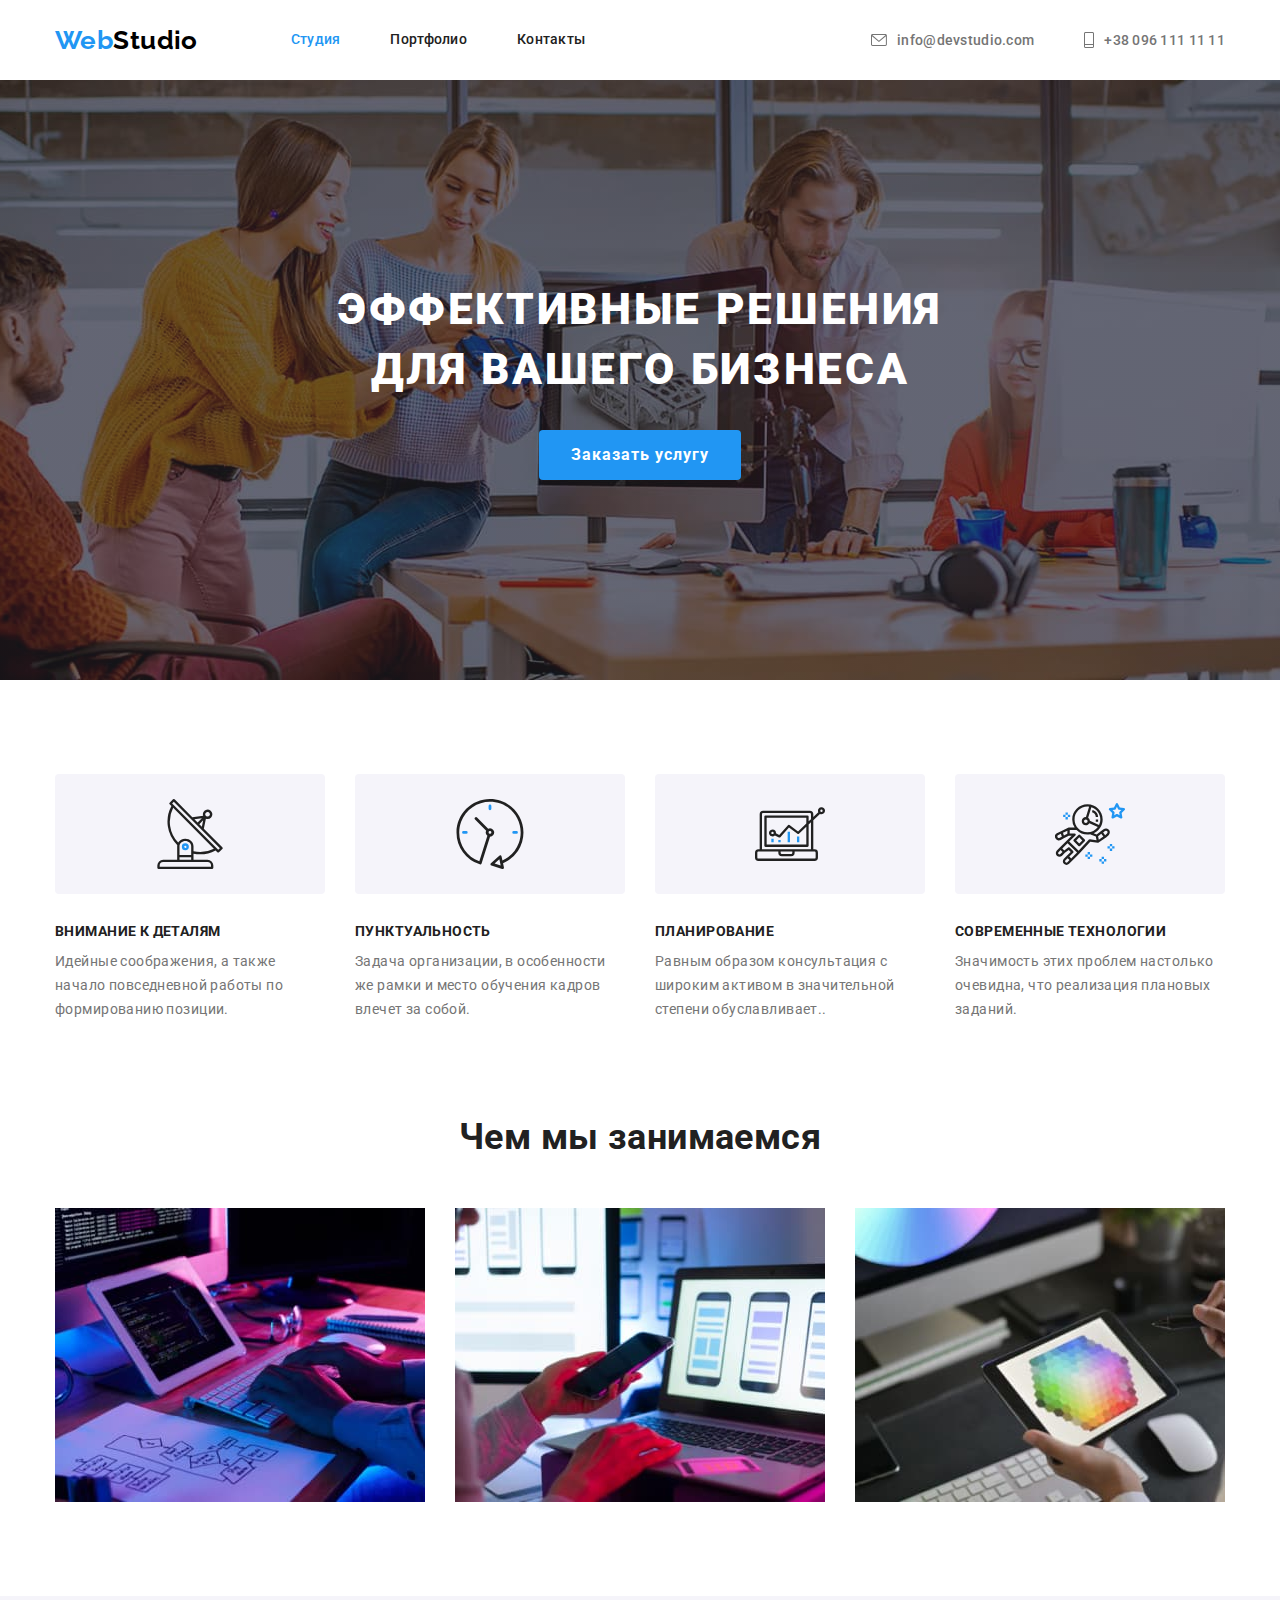
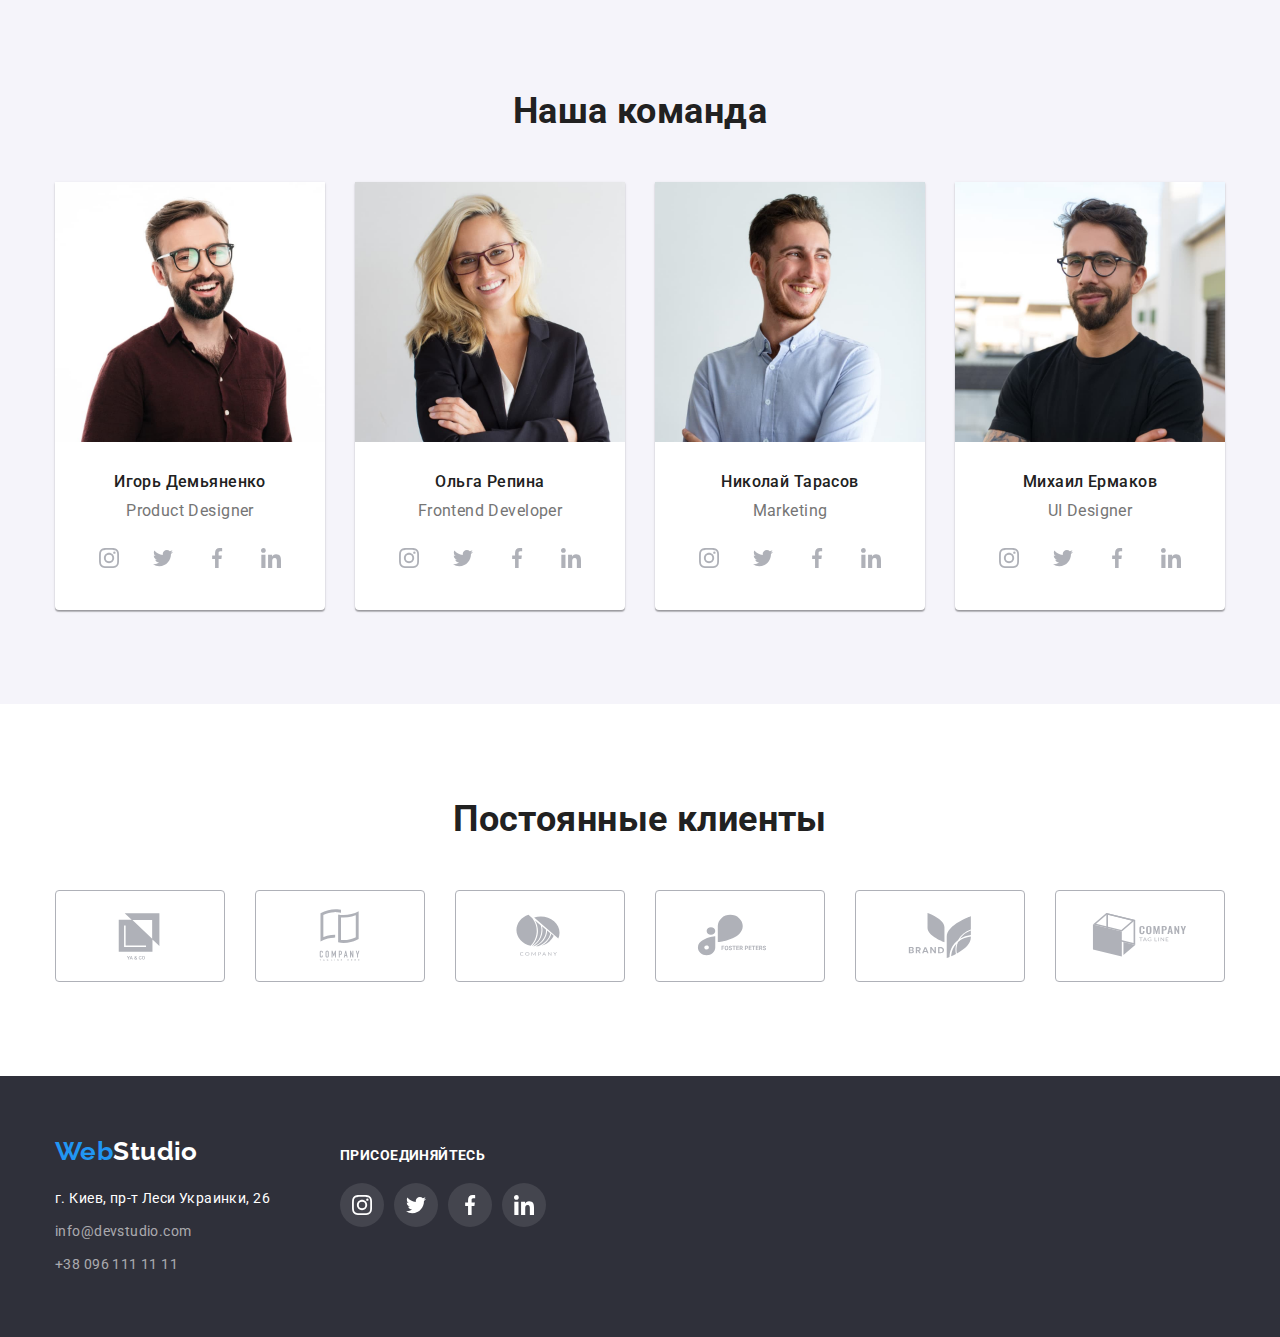
==== index.html @ 2ad51e8a "Initial commit" ====
<!DOCTYPE html>
<html lang="ru">
  <head>
    <meta charset="UTF-8" />
    <meta http-equiv="X-UA-Compatible" content="IE=edge" />
    <meta name="viewport" content="width=device-width, initial-scale=1.0" />
    <link rel="preconnect" href="https://fonts.googleapis.com" />
    <link rel="preconnect" href="https://fonts.gstatic.com" crossorigin />
    <link
      href="https://fonts.googleapis.com/css2?family=Raleway:wght@700&family=Roboto:wght@400;500;700;900&display=swap"
      rel="stylesheet"
    />
    <link
      rel="stylesheet"
      href="https://cdnjs.cloudflare.com/ajax/libs/modern-normalize/1.1.0/modern-normalize.min.css"
    />
    <link rel="stylesheet" href="./css/styles.css" />
    <title>Студия</title>
  </head>

  <!--Зміст сайту Студії-->

  <body>
    <header class="header-section">
      <div class="container header-container">
        <a class="logo link" href="index.html" lang="en"
          >Web<span class="logo-black">Studio</span></a
        >
        <nav class="header-nav">
          <ul class="header-nav-list list">
            <li class="header-nav-item">
              <a class="header-nav-link active link" href="./index.html">Студия</a>
            </li>
            <li class="header-nav-item">
              <a class="header-nav-link link" href="./portfolio.html">Портфолио</a>
            </li>
            <li class="header-nav-item"><a class="header-nav-link link" href="#">Контакты</a></li>
          </ul>
        </nav>

        <!--Контакти студії-->

        <ul class="header-contact-list">
          <li class="header-contact-item">
            <a class="header-contact-link link" href="mailto:info@devstudio.com"
              ><svg class="header-contact-icon" width="16" height="12">
                <use href="./images/icons.svg#icon-mail"></use>
              </svg>
              info@devstudio.com</a
            >
          </li>
          <li class="header-contact-item">
            <a class="header-contact-link link" href="tel:+380961111111"
              ><svg class="header-contact-icon" width="10" height="16">
                <use href="./images/icons.svg#icon-tel"></use></svg
              >+38 096 111 11 11</a
            >
          </li>
        </ul>
      </div>
    </header>

    <!--Основна інформація сайту студії-->

    <main>
      <section class="section hero">
        <div class="container">
          <h1 class="hero-title">Эффективные решения для вашего бизнеса</h1>
          <button class="hero-button" type="button">Заказать услугу</button>
        </div>
      </section>

      <!--Блок інформації про принципи та політику Студії-->

      <section class="section features-section">
        <!--Заголовок для ассистивних технологій-->
        <div class="container">
          <h2 class="sr-only">Наши принципы</h2>
          <ul class="features-list list">
            <li class="features-item">
              <div class="container-features-icon">
                <svg class="features-icon" width="70" height="70">
                  <use href="./images/icons.svg#icon-antenna"></use>
                </svg>
              </div>
              <h3 class="features-title">Внимание к деталям</h3>
              <p class="features-text">
                Идейные соображения, а также начало повседневной работы по формированию позиции.
              </p>
            </li>
            <li class="features-item">
              <div class="container-features-icon">
                <svg class="features-icon" width="70" height="70">
                  <use href="./images/icons.svg#icon-clock"></use>
                </svg>
              </div>
              <h3 class="features-title">Пунктуальность</h3>
              <p class="features-text">
                Задача организации, в особенности же рамки и место обучения кадров влечет за собой.
              </p>
            </li>
            <li class="features-item">
              <div class="container-features-icon">
                <svg class="features-icon" width="70" height="70">
                  <use href="./images/icons.svg#icon-diagram"></use>
                </svg>
              </div>
              <h3 class="features-title">Планирование</h3>
              <p class="features-text">
                Равным образом консультация с широким активом в значительной степени обуславливает..
              </p>
            </li>
            <li class="features-item">
              <div class="container-features-icon">
                <svg class="features-icon" width="70" height="70">
                  <use href="./images/icons.svg#icon-astronaut"></use>
                </svg>
              </div>
              <h3 class="features-title">Современные технологии</h3>
              <p class="features-text">
                Значимость этих проблем настолько очевидна, что реализация плановых заданий.
              </p>
            </li>
          </ul>
        </div>
      </section>

      <!--Блок інформації про послуги-->

      <section class="section work-section">
        <div class="container">
          <h2 class="section-title">Чем мы занимаемся</h2>
          <ul class="work-list list">
            <li class="work-item">
              <img
                src="./images/main-page/work-1.jpg"
                alt="Услуга по написанию кода"
                width="370"
                height="294"
              />
            </li>
            <li class="work-item">
              <img
                src="./images/main-page/work-2.jpg"
                alt="Услуга по разработке мобильных приложений"
                width="370"
                height="294"
              />
            </li>
            <li class="work-item">
              <img
                src="./images/main-page/work-3.jpg"
                alt="Услуга раазработки дизайна"
                width="370"
                height="294"
              />
            </li>
          </ul>
        </div>
      </section>

      <!--Блок інформації про співробітників-->

      <section class="section section-team">
        <div class="container">
          <h2 class="section-title">Наша команда</h2>
          <ul class="team-list list">
            <li class="team-item">
              <img
                class="team-unit-photo"
                src="./images/main-page/team-1.jpg"
                alt="Член команды Игорь Демьяненко"
                width="270"
                height="260"
              />
              <div class="team-unit-description">
                <h3 class="team-unit">Игорь Демьяненко</h3>
                <p class="team-profession" lang="en">Product Designer</p>
                <ul class="team-unit-social">
                  <li class="team-unit-social-link">
                    <a
                      class="social-link link"
                      href=""
                      target="_blank"
                      rel="noopener noreferrer"
                      aria-label="Иконка Instagram"
                    >
                      <svg class="social-icon" width="20" height="20">
                        <use href="./images/icons.svg#icon-instagram"></use>
                      </svg>
                    </a>
                  </li>
                  <li class="team-unit-social-link">
                    <a
                      class="social-link link"
                      href=""
                      target="_blank"
                      rel="noopener noreferrer"
                      aria-label="Иконка Twitter"
                    >
                      <svg class="social-icon" width="20" height="20">
                        <use href="./images/icons.svg#icon-twitter"></use></svg
                    ></a>
                  </li>
                  <li class="team-unit-social-link">
                    <a
                      class="social-link link"
                      href=""
                      target="_blank"
                      rel="noopener noreferrer"
                      aria-label="Иконка Facebook"
                    >
                      <svg class="social-icon" width="20" height="20">
                        <use href="./images/icons.svg#icon-facebook"></use></svg
                    ></a>
                  </li>
                  <li class="team-unit-social-link">
                    <a
                      class="social-link link"
                      href=""
                      target="_blank"
                      rel="noopener noreferrer"
                      aria-label="Иконка LinkedIn"
                    >
                      <svg class="social-icon" width="20" height="20">
                        <use href="./images/icons.svg#icon-linkedin"></use></svg
                    ></a>
                  </li>
                </ul>
              </div>
            </li>
            <li class="team-item">
              <img
                class="team-unit-photo"
                src="./images/main-page/team-2.jpg"
                alt="Член команды Ольга Репина"
                width="270"
                height="260"
              />
              <div class="team-unit-description">
                <h3 class="team-unit">Ольга Репина</h3>
                <p class="team-profession" lang="en">Frontend Developer</p>
                <ul class="team-unit-social">
                  <li class="team-unit-social-link">
                    <a
                      class="social-link link"
                      href=""
                      target="_blank"
                      rel="noopener noreferrer"
                      aria-label="Иконка Instagram"
                    >
                      <svg class="social-icon" width="20" height="20">
                        <use href="./images/icons.svg#icon-instagram"></use>
                      </svg>
                    </a>
                  </li>
                  <li class="team-unit-social-link">
                    <a
                      class="social-link link"
                      href=""
                      target="_blank"
                      rel="noopener noreferrer"
                      aria-label="Иконка Twitter"
                    >
                      <svg class="social-icon" width="20" height="20">
                        <use href="./images/icons.svg#icon-twitter"></use></svg
                    ></a>
                  </li>
                  <li class="team-unit-social-link">
                    <a
                      class="social-link link"
                      href=""
                      target="_blank"
                      rel="noopener noreferrer"
                      aria-label="Иконка Facebook"
                    >
                      <svg class="social-icon" width="20" height="20">
                        <use href="./images/icons.svg#icon-facebook"></use></svg
                    ></a>
                  </li>
                  <li class="team-unit-social-link">
                    <a
                      class="social-link link"
                      href=""
                      target="_blank"
                      rel="noopener noreferrer"
                      aria-label="Иконка LinkedIn"
                    >
                      <svg class="social-icon" width="20" height="20">
                        <use href="./images/icons.svg#icon-linkedin"></use></svg
                    ></a>
                  </li>
                </ul>
              </div>
            </li>
            <li class="team-item">
              <img
                class="team-unit-photo"
                src="./images/main-page/team-3.jpg"
                alt="Член команды Николай Тарасов"
                width="270"
                height="260"
              />
              <div class="team-unit-description">
                <h3 class="team-unit">Николай Тарасов</h3>
                <p class="team-profession" lang="en">Marketing</p>
                <ul class="team-unit-social">
                  <li class="team-unit-social-link">
                    <a
                      class="social-link link"
                      href=""
                      target="_blank"
                      rel="noopener noreferrer"
                      aria-label="Иконка Instagram"
                    >
                      <svg class="social-icon" width="20" height="20">
                        <use href="./images/icons.svg#icon-instagram"></use>
                      </svg>
                    </a>
                  </li>
                  <li class="team-unit-social-link">
                    <a
                      class="social-link link"
                      href=""
                      target="_blank"
                      rel="noopener noreferrer"
                      aria-label="Иконка Twitter"
                    >
                      <svg class="social-icon" width="20" height="20">
                        <use href="./images/icons.svg#icon-twitter"></use></svg
                    ></a>
                  </li>
                  <li class="team-unit-social-link">
                    <a
                      class="social-link link"
                      href=""
                      target="_blank"
                      rel="noopener noreferrer"
                      aria-label="Иконка Facebook"
                    >
                      <svg class="social-icon" width="20" height="20">
                        <use href="./images/icons.svg#icon-facebook"></use></svg
                    ></a>
                  </li>
                  <li class="team-unit-social-link">
                    <a
                      class="social-link link"
                      href=""
                      target="_blank"
                      rel="noopener noreferrer"
                      aria-label="Иконка LinkedIn"
                    >
                      <svg class="social-icon" width="20" height="20">
                        <use href="./images/icons.svg#icon-linkedin"></use></svg
                    ></a>
                  </li>
                </ul>
              </div>
            </li>
            <li class="team-item">
              <img
                class="team-unit-photo"
                src="./images/main-page/team-4.jpg"
                alt="Член команды Михаил Ермаков"
                width="270"
                height="260"
              />
              <div class="team-unit-description">
                <h3 class="team-unit">Михаил Ермаков</h3>
                <p class="team-profession" lang="en">UI Designer</p>
                <ul class="team-unit-social">
                  <li class="team-unit-social-link">
                    <a
                      class="social-link link"
                      href=""
                      target="_blank"
                      rel="noopener noreferrer"
                      aria-label="Иконка Instagram"
                    >
                      <svg class="social-icon" width="20" height="20">
                        <use href="./images/icons.svg#icon-instagram"></use>
                      </svg>
                    </a>
                  </li>
                  <li class="team-unit-social-link">
                    <a
                      class="social-link link"
                      href=""
                      target="_blank"
                      rel="noopener noreferrer"
                      aria-label="Иконка Twitter"
                    >
                      <svg class="social-icon" width="20" height="20">
                        <use href="./images/icons.svg#icon-twitter"></use></svg
                    ></a>
                  </li>
                  <li class="team-unit-social-link">
                    <a
                      class="social-link link"
                      href=""
                      target="_blank"
                      rel="noopener noreferrer"
                      aria-label="Иконка Facebook"
                    >
                      <svg class="social-icon" width="20" height="20">
                        <use href="./images/icons.svg#icon-facebook"></use></svg
                    ></a>
                  </li>
                  <li class="team-unit-social-link">
                    <a
                      class="social-link link"
                      href=""
                      target="_blank"
                      rel="noopener noreferrer"
                      aria-label="Иконка LinkedIn"
                    >
                      <svg class="social-icon" width="20" height="20">
                        <use href="./images/icons.svg#icon-linkedin"></use></svg
                    ></a>
                  </li>
                </ul>
              </div>
            </li>
          </ul>
        </div>
      </section>

      <!--Блок клиентов-->

      <section class="section clients-section">
        <div class="container">
          <h2 class="section-title">Постоянные клиенты</h2>
          <ul class="clients-list list">
            <li class="clients-item">
              <a
                class="client-link link"
                href=""
                target="_blank"
                rel="noopener noreferrer"
                aria-label="Иконка Первого Клиента"
              >
                <svg class="client-icon" width="106" height="60">
                  <use href="./images/icons.svg#icon-partner-logo-1"></use></svg
              ></a>
            </li>
            <li class="clients-item">
              <a
                class="client-link link"
                href=""
                target="_blank"
                rel="noopener noreferrer"
                aria-label="Иконка Второго Клиента"
              >
                <svg class="client-icon" width="106" height="60">
                  <use href="./images/icons.svg#icon-partner-logo-2"></use></svg
              ></a>
            </li>
            <li class="clients-item">
              <a
                class="client-link link"
                href=""
                target="_blank"
                rel="noopener noreferrer"
                aria-label="Иконка Третьего Клиента"
              >
                <svg class="client-icon" width="106" height="60">
                  <use href="./images/icons.svg#icon-partner-logo-3"></use></svg
              ></a>
            </li>
            <li class="clients-item">
              <a
                class="client-link link"
                href=""
                target="_blank"
                rel="noopener noreferrer"
                aria-label="Иконка Четвертого Клиента"
              >
                <svg class="client-icon" width="106" height="60">
                  <use href="./images/icons.svg#icon-partner-logo-4"></use></svg
              ></a>
            </li>
            <li class="clients-item">
              <a
                class="client-link link"
                href=""
                target="_blank"
                rel="noopener noreferrer"
                aria-label="Иконка Пятого Клиента"
              >
                <svg class="client-icon" width="106" height="60">
                  <use href="./images/icons.svg#icon-partner-logo-5"></use></svg
              ></a>
            </li>
            <li class="clients-item">
              <a
                class="client-link link"
                href=""
                target="_blank"
                rel="noopener noreferrer"
                aria-label="Иконка Шестого Клиента"
              >
                <svg class="client-icon" width="106" height="60">
                  <use href="./images/icons.svg#icon-partner-logo-6"></use></svg
              ></a>
            </li>
          </ul>
        </div>
      </section>
    </main>

    <!--Футер сайту-->

    <footer class="footer">
      <div class="container">
        <div class="footer-left-side">
          <a class="logo link logo-footer" href="./index.html" lang="en"
            >Web<span class="logo-white">Studio</span></a
          >

          <address class="footer-contact">
            <ul class="footer-contact-list list">
              <li class="footer-contact-item">
                <a
                  class="footer-contact-adress"
                  href="https://goo.gl/maps/XeqfAgBL67WMoKfA7"
                  target="_blank"
                  rel="noreferrer noopener"
                  >г. Киев, пр-т Леси Украинки, 26</a
                >
              </li>
              <li class="footer-contact-item">
                <a class="footer-contact-link" href="mailto:info@devstudio.com"
                  >info@devstudio.com</a
                >
              </li>
              <li class="footer-contact-item">
                <a class="footer-contact-link" href="tel:+380961111111">+38 096 111 11 11</a>
              </li>
            </ul>
          </address>
        </div>

        <div class="footer-right-side">
          <h2 class="footer-social-connect">ПРИСОЕДИНЯЙТЕСЬ</h2>
          <ul class="studio-social">
            <li class="studio-social-item">
              <a
                class="studio-social-link link"
                href=""
                target="_blank"
                rel="noopener noreferrer"
                aria-label="Иконка Instagram"
              >
                <svg class="studio-social-icon" width="20" height="20">
                  <use href="./images/icons.svg#icon-instagram"></use>
                </svg>
              </a>
            </li>
            <li class="studio-social-item">
              <a
                class="studio-social-link link"
                href=""
                target="_blank"
                rel="noopener noreferrer"
                aria-label="Иконка Twitter"
              >
                <svg class="studio-social-icon" width="20" height="20">
                  <use href="./images/icons.svg#icon-twitter"></use></svg
              ></a>
            </li>
            <li class="studio-social-item">
              <a
                class="studio-social-link link"
                href=""
                target="_blank"
                rel="noopener noreferrer"
                aria-label="Иконка Facebook"
              >
                <svg class="studio-social-icon" width="20" height="20">
                  <use href="./images/icons.svg#icon-facebook"></use></svg
              ></a>
            </li>
            <li class="studio-social-item">
              <a
                class="studio-social-link link"
                href=""
                target="_blank"
                rel="noopener noreferrer"
                aria-label="Иконка LinkedIn"
              >
                <svg class="studio-social-icon" width="20" height="20">
                  <use href="./images/icons.svg#icon-linkedin"></use></svg
              ></a>
            </li>
          </ul>
        </div>
      </div>
    </footer>
  </body>
</html>
---- css/styles.css ----
/* Головний псевдоклас для перемінних */
:root {
  --primary-text-color: #212121;
  --secondary-text-color: #757575;
  --white-text-color: #ffffff;
  --accent-color: #2196f3;
  --black-logo-color: #000000;
  --footer-text-color: rgba(255, 255, 255, 0.6);
  --white-background-color: #ffffff;
  --hero-background-color: #2f303a;
  --team-background-color: #f5f4fa;
  --hero-button-focus: #1e7cc9;
}

/* основний клас */
html {
  box-sizing: border-box;
  margin: 0 auto;
}

body {
  font-family: Roboto, sans-serif;
  font-size: 14px;
  line-height: 1.71;
  letter-spacing: 0.03em;
  background-color: var(--white-background-color);
  color: var(--primary-text-color);
}

address {
  font-style: normal;
}

/* Прибираю оформлення посилання */

a {
  text-decoration: none;
}

/* Прибираю точки в списку */

ul {
  list-style-type: none;
}

/* зображення переводи з лінійних в блочні */

img {
  display: block;
  max-width: 100%;
}

/* прибираєм зайве в посилланнях та списку */
.link {
  text-decoration: none;
}
.list {
  list-style: none;
  padding-left: 0;
  margin: 0;
}

/* Оформлення логотипу */
.logo {
  display: flex;
  align-items: center;
  font-family: 'Raleway', sans-serif;
  font-style: normal;
  font-weight: 700;
  font-size: 26px;
  line-height: 1.19;
  color: var(--accent-color);
}

/* Оформлення заголовків */
.section-title {
  font-weight: 700;
  font-size: 36px;
  line-height: 1.17;
  text-align: center;
  color: var(--primary-text-color);
  margin-bottom: 50px;
}

/* Ховаємо непотрібні заголовки screen reader only */
.sr-only {
  position: absolute;
  width: 1px;
  height: 1px;
  margin: -1px;
  border: 0;
  padding: 0;
  white-space: nowrap;
  clip-path: inset(100%);
  clip: rect(0 0 0 0);
  overflow: hidden;
}

.container {
  width: 1200px;
  padding-left: 15px;
  padding-right: 15px;
  margin: 0 auto;
}

.section {
  padding-top: 94px;
  padding-bottom: 94px;
}

/* Оформллення хедера */
.logo-black {
  color: var(--black-logo-color);
}

.header-nav,
.header-contact-list {
  display: flex;
  align-items: center;
}

.header-nav-link {
  font-weight: 500;
  line-height: 1.14;
  letter-spacing: 0.02em;
  padding-top: 32px;
  padding-bottom: 32px;
  color: var(--primary-text-color);
}

.header-nav-item {
  display: block;
  color: var(--title-text-color);
  font-weight: 500;
  line-height: 1.14;
  letter-spacing: 0.02em;
  margin-right: 50px;
}

.header-nav-item:last-child {
  margin-right: 0px;
}

.header-nav-list {
  display: flex;
}

.header-nav {
  margin-left: 93px;
}

.header-contact-list {
  display: flex;
  margin-left: auto;
}

.header-contact-item {
  margin-right: 50px;
}

.header-contact-item:last-child {
  margin-right: 0px;
}

.header-contact-link {
  display: flex;
  align-items: center;
  padding-top: 32px;
  padding-bottom: 32px;
  font-weight: 500;
  line-height: 16px;
  letter-spacing: 0.02em;
  color: var(--secondary-text-color);
}

.header-nav-link:hover,
.header-nav-link:focus,
.header-contact-link:hover,
.header-contact-link:focus {
  color: var(--accent-color);
}

.active {
  color: var(--accent-color);
}

.header-section-portfolio {
  border-bottom: 1px solid rgb(236, 236, 236);
}

.header-container {
  display: flex;
}

.header-contact-icon {
  fill: #757575;
  justify-content: center;
  align-items: center;
  margin-right: 10px;
}

.header-contact-link:hover .header-contact-icon,
.header-contact-link:focus .header-contact-icon {
  fill: var(--accent-color);
}

/* Оформлення футера */
.footer {
  background-color: var(--hero-background-color);
  padding: 60px 0;
}

.footer .container {
  display: flex;
  align-items: baseline;
}

.footer-left-side {
  margin-right: 70px;
}

.logo-footer {
  display: inline-block;
  margin-bottom: 20px;
}

.footer-contact-adress {
  font-family: 'Roboto', sans-serif;
  font-style: normal;
  font-weight: 400;
  line-height: 1.71;
  letter-spacing: 0.03em;
  color: var(--white-text-color);
  text-decoration: none;
  display: block;
  padding: 0;
  margin: 0;
}

.footer-contact-link {
  font-family: 'Roboto', sans-serif;
  font-style: normal;
  font-weight: 400;
  line-height: 1.71;
  letter-spacing: 0.03em;
  color: var(--footer-text-color);
  text-decoration: none;
  display: block;
  padding: 0;
  margin: 0;
}

.footer-contact-link:hover,
.footer-contact-link:focus,
.footer-contact-adress:hover,
.footer-contact-adress:focus {
  color: var(--accent-color);
}

.footer-social-connect {
  color: var(--white-text-color);
  text-transform: uppercase;

  font-family: 'roboto';
  font-size: 14px;
  font-weight: 700;
  letter-spacing: 0.03em;
  line-height: 1.16;
}

.footer-social {
  width: 206px;
}

.footer-contact-item {
  margin-bottom: 9px;
}

.footer-contact-item:last-child {
  margin-bottom: 0;
}

.logo-white {
  color: var(--white-text-color);
}

.footer-social {
  display: block;
  width: 206px;
  height: 80px;
}

.footer-social-connect {
  color: var(--white-text-color);
  margin-bottom: 20px;
}

.studio-social {
  display: flex;
}

.studio-social-item {
  margin-right: 10px;
}

.studio-social-item:last-child {
  margin-right: 0px;
}

.studio-social-link {
  display: flex;
  align-items: center;
  justify-content: center;
  width: 44px;
  height: 44px;
  border-radius: 50%;
  background-color: rgba(255, 255, 255, 0.1);
}

.studio-social-link:hover,
.studio-social-link:focus {
  background-color: var(--accent-color);
}

.studio-social-icon {
  fill: var(--white-text-color);
}

/* ГОЛОВНА СТОРІНКА СТУДІЇ */

/* Оформлення Героя */

.hero {
  background: linear-gradient(rgba(47, 48, 58, 0.4), rgba(47, 48, 58, 0.4)),
    url(../images/main-page/background-hero.jpg);
  background-color: rgba(47, 48, 58, 1);
  max-width: 1600px;
  height: 600px;
  background-size: cover;
  margin-left: auto;
  margin-right: auto;
  background-repeat: no-repeat;
  background-position: center;
  text-align: center;
  padding-top: 200px;
  padding-bottom: 200px;
}

.hero-title {
  max-width: 700px;
  margin: 0 auto;
  margin-bottom: 30px;
  font-weight: 900;
  font-size: 44px;
  line-height: 1.36;
  text-align: center;
  letter-spacing: 0.06em;
  text-transform: uppercase;
  color: var(--white-text-color);
}

.hero-button {
  display: inline-block;
  border: none;
  border-radius: 4px;
  padding: 10px 32px;
  font-family: 'Roboto';
  font-weight: 700;
  font-size: 16px;
  line-height: 1.88;
  align-items: center;
  text-align: center;
  letter-spacing: 0.06em;
  background-color: var(--accent-color);
  color: var(--white-text-color);
  cursor: pointer;
}

.hero-button:hover,
.hero-button:focus {
  background-color: var(--hero-button-focus);
  color: var(--white-text-color);
}

/* Блок інформації про принципи та політику Студії */
.features-section {
  padding-bottom: 0;
}

.features-title {
  font-size: 14px;
  font-weight: 700;
  line-height: 1.14;
  letter-spacing: 0.03em;
  text-transform: uppercase;
  margin-bottom: 10px;
}

.features-list {
  display: flex;
}

.features-item {
  max-width: 270px;
  margin-right: 30px;
}

.features-item:last-child {
  margin-right: 0;
}

.features-text {
  line-height: 1.71;
  color: var(--secondary-text-color);
}

.container-features-icon {
  padding: 25px 100px;
  margin-bottom: 30px;
  background-color: #f5f4fa;
  border-radius: 4px;
}

.features-icon {
  display: block;
}

/* ОФОРМЛЕННЯ СЕКЦІЇ ПОСЛУГ */
.work-list {
  display: flex;
}

.work-item {
  margin-right: 30px;
}

.work-item:last-child {
  margin-right: 0;
}

/* Оформлення команди */
.section-team {
  background-color: var(--team-background-color);
}

.team-list {
  display: flex;
}

.team-item {
  margin-right: 30px;
  background-color: var(--white-background-color);
  box-shadow: 0px 1px 3px rgba(0, 0, 0, 0.12), 0px 1px 1px rgba(0, 0, 0, 0.14),
    0px 2px 1px rgba(0, 0, 0, 0.2);
  border-radius: 0px 0px 4px 4px;
}

.team-item:last-child {
  margin-right: 0;
}

.team-unit-description {
  padding: 30px;
}

.team-unit {
  font-weight: 500;
  font-size: 16px;
  line-height: 1.19;
  text-align: center;
  margin-bottom: 10px;
}

.team-profession {
  font-size: 16px;
  line-height: 1.19;
  text-align: center;
  color: var(--secondary-text-color);
  margin-bottom: 16px;
}

.team-unit-social {
  display: flex;
  justify-content: center;
}

.social-link {
  display: flex;
  align-items: center;
  justify-content: center;
  width: 44px;
  height: 44px;
  border-radius: 50%;
  background-color: var(--white-background-color);
  margin-right: 10px;
}

.social-link:last-child {
  margin-right: 0px;
}

.team-unit-social-link {
  margin-right: 10px;
}

.team-unit-social-link:last-child {
  margin-right: 0px;
}

.social-icon {
  fill: #afb1b8;
}

.social-link:hover,
.social-link:focus {
  background-color: var(--accent-color);
}

.social-link:hover .social-icon,
.social-link:focus .social-icon {
  fill: var(--white-text-color);
}

/* Блок клиентов */
.clients-list {
  display: flex;
}

.client-link {
  display: flex;
  align-items: center;
  justify-content: center;
  border: 1px solid rgba(175, 177, 184, 1);
  border-radius: 4px;
  width: 170px;
  height: 92px;
}

.clients-item {
  margin-right: 30px;
}

.clients-item:last-child {
  margin-right: 0px;
}

.client-icon {
  fill: #afb1b8;
}

.client-link:hover,
.client-icon:focus {
  border-color: var(--accent-color);
}

.client-link:hover .client-icon,
.client-link:focus .client-icon {
  fill: var(--accent-color);
}

/* ОСОБЛИВОСТІ СТОРІНКИ ПОРТФОЛІО */
.potfolio-filtr {
  display: flex;
  justify-content: center;
  margin-bottom: 50px;
}

.portfolio-filtr-button-item {
  display: inline-block;
  border: none;
  border-radius: 4px;
  padding: 6px 22px;
  font-family: 'Roboto';
  font-weight: 500;
  font-size: 16px;
  line-height: 1.62;
  text-align: center;
  letter-spacing: 0.03em;
  background-color: var(--team-background-color);
  color: var(--primary-text-color);
  cursor: pointer;
}

.portfolio-filtr-button {
  margin-right: 8px;
}

.portfolio-filtr-button:last-child {
  margin-right: 0;
}

.portfolio-filtr-button-item:hover,
.portfolio-filtr-button-item:focus {
  background-color: var(--accent-color);
  color: var(--white-text-color);
  box-shadow: 0px 2px 2px 0px rgba(0, 0, 0, 0.12), 0px 1px 2px 0px rgba(0, 0, 0, 0.08),
    0px 3px 1px 0px rgba(0, 0, 0, 0.1);
}

.portfolio-list {
  display: flex;
  flex-wrap: wrap;
}

.portfolio-card-content {
  padding: 20px 24px;
  border: 1px solid #eeeeee;
  border-top: none;
}

.portfolio-item {
  width: calc((100%-60px) / 3);
  margin-right: 30px;
  margin-bottom: 30px;
  background: #fff;
  width: 370px;
  height: 404px;
}

.portfolio-item:nth-child(3n) {
  margin-right: 0;
}
.portfolio-item:nth-last-child(-n + 3) {
  margin-bottom: 0;
}

.portfolio-list-title {
  font-weight: 700;
  font-size: 18px;
  line-height: 2;
  letter-spacing: 0.06em;
  color: var(--primary-text-color);
  margin-bottom: 4px;
}

.portfolio-list-text {
  font-size: 16px;
  line-height: 1.88;
  letter-spacing: 0.03em;
  color: var(--secondary-text-color);
}

.portfolio-item-link {
  display: block;
}

.portfolio-item-link:hover,
.portfolio-item-link:focus {
  box-shadow: 0px 1px 1px rgba(0, 0, 0, 0.12), 0px 4px 4px rgba(0, 0, 0, 0.06),
    1px 4px 6px rgba(0, 0, 0, 0.16);
}

/* Прибираємо всі відступи (обнуляємо показники) */
h1,
h1,
h2,
h3,
h4,
h5,
h6,
p {
  margin: 0;
}

ul,
li {
  margin: 0;
  padding: 0;
}
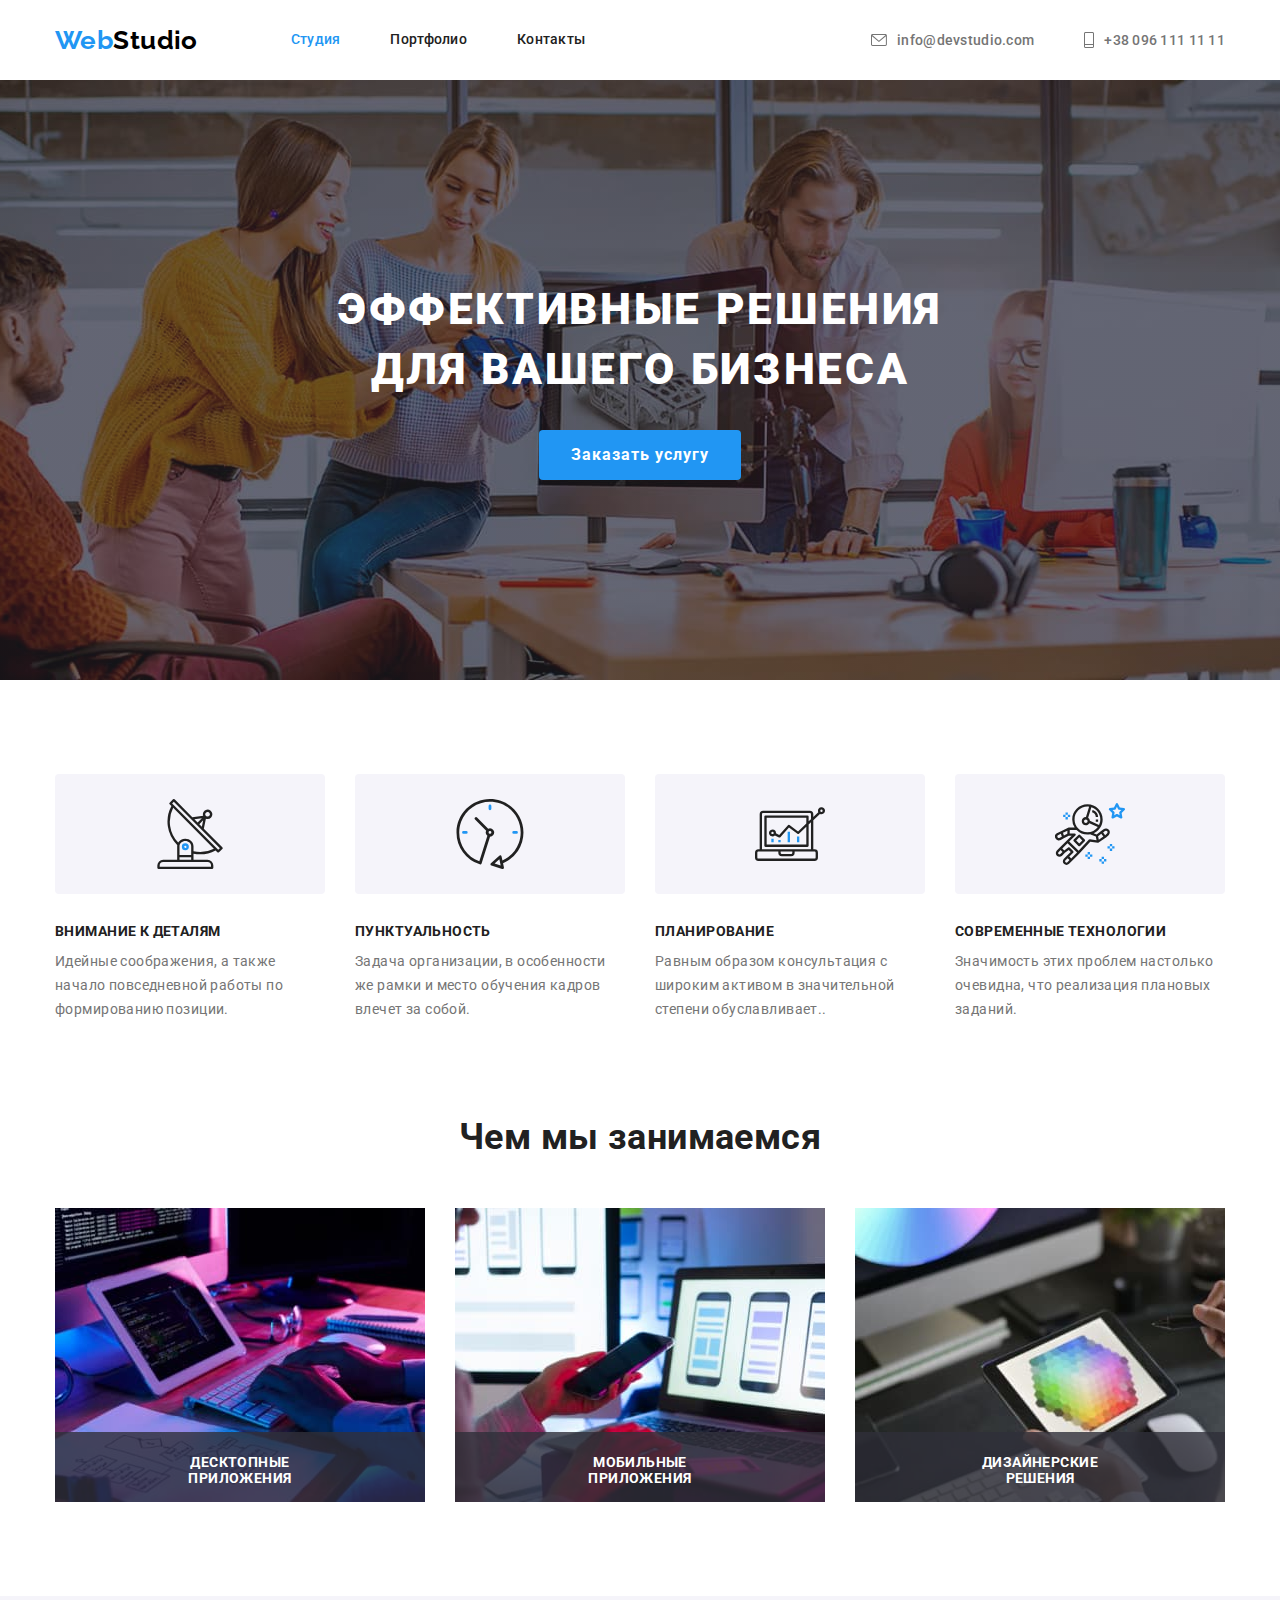
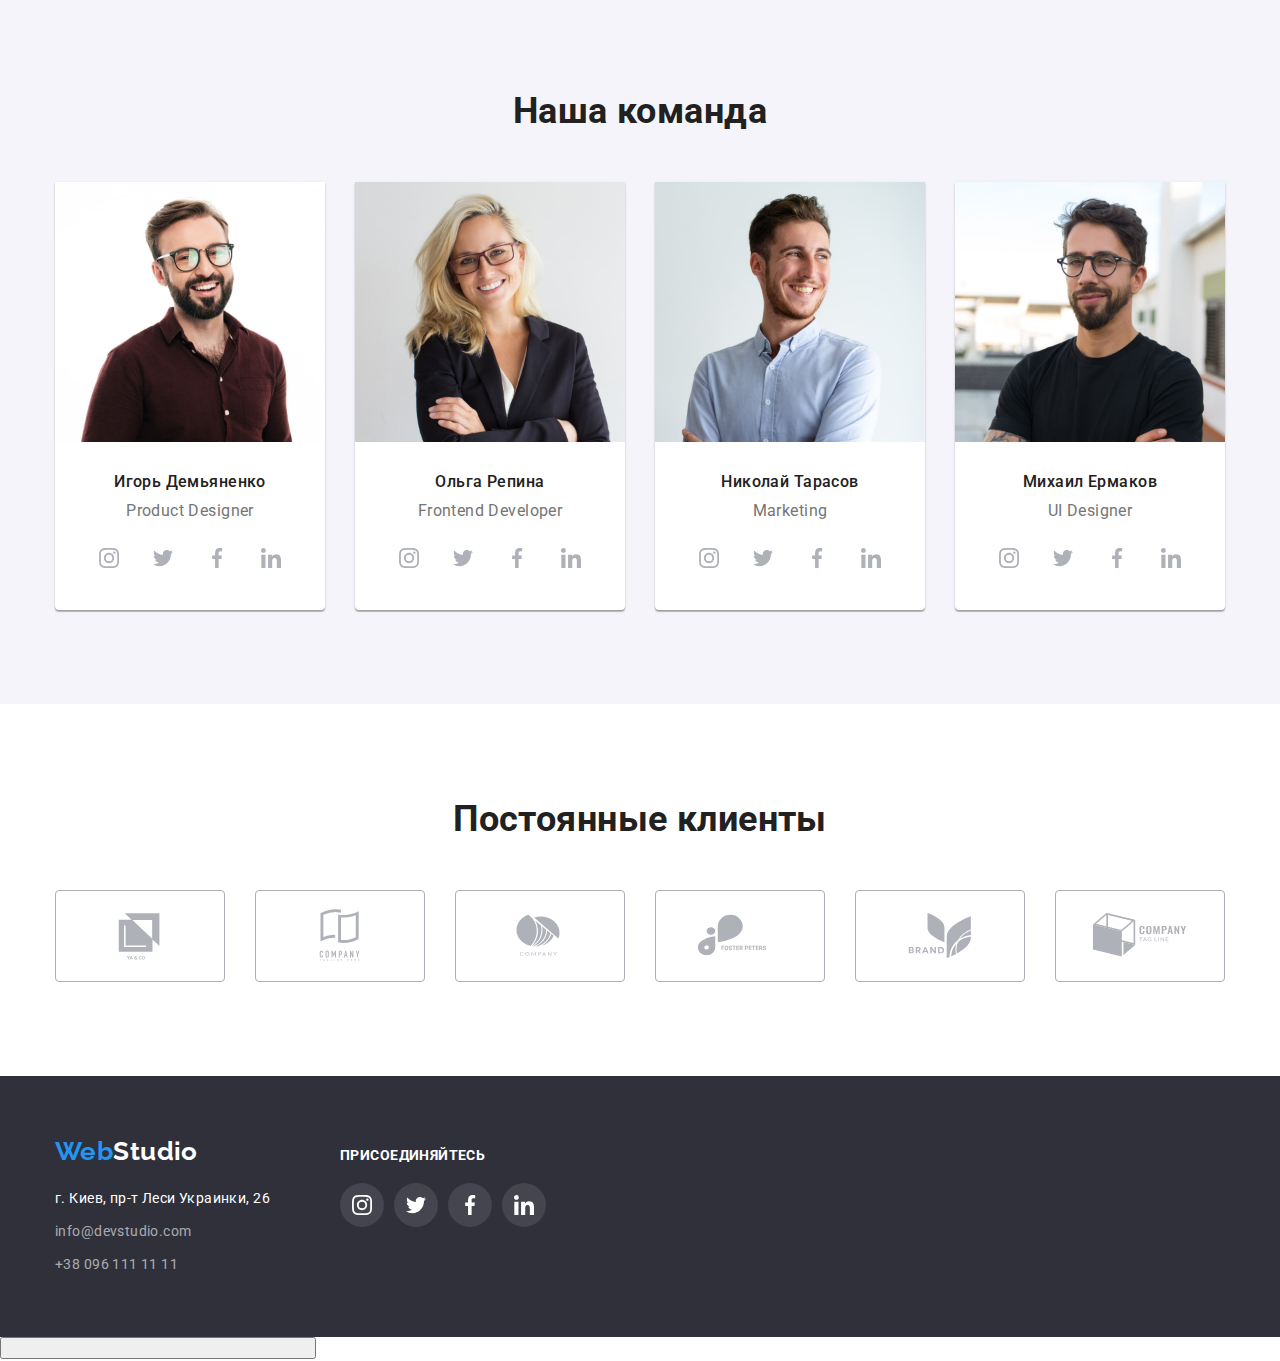
==== commit 1c2e4dfe: "Початок виконання ДЗ" ====
--- a/index.html
+++ b/index.html
@@ -66,7 +66,7 @@
       <section class="section hero">
         <div class="container">
           <h1 class="hero-title">Эффективные решения для вашего бизнеса</h1>
-          <button class="hero-button" type="button">Заказать услугу</button>
+          <button class="hero-button" type="button" data-modal-open>Заказать услугу</button>
         </div>
       </section>
 
@@ -138,6 +138,7 @@
                 width="370"
                 height="294"
               />
+              <p class="work-item-description">Десктопные приложения</p>
             </li>
             <li class="work-item">
               <img
@@ -146,6 +147,7 @@
                 width="370"
                 height="294"
               />
+              <p class="work-item-description">Мобильные приложения</p>
             </li>
             <li class="work-item">
               <img
@@ -154,6 +156,7 @@
                 width="370"
                 height="294"
               />
+              <p class="work-item-description">Дизайнерские решения</p>
             </li>
           </ul>
         </div>
@@ -596,5 +599,15 @@
         </div>
       </div>
     </footer>
+    <div class="backdrop is-hidden" data-modal>
+      <div class="modal">
+        <button type="button" class="close-btn" data-modal-close>
+          <svg class="width" ="11" height="11">
+            <use href="./images/icons.svg#icon-vector"></use>
+          </svg>
+        </button>
+      </div>
+    </div>
+    <script src="./js/modal.js"></script>
   </body>
 </html>
--- a/css/styles.css
+++ b/css/styles.css
@@ -382,6 +382,17 @@
   color: var(--white-text-color);
 }
 
+/* Модальне вікно */
+.backdrop.is-hidden .modal-wraper {
+  transform: translate(-50%, -50%) scale(0.4);
+  opacity: 0;
+}
+
+.backdrop .modal-wraper {
+  transform: translate(-50%, -50%) scale(1);
+  opacity: 1;
+}
+
 /* Блок інформації про принципи та політику Студії */
 .features-section {
   padding-bottom: 0;
@@ -432,10 +443,39 @@
 
 .work-item {
   margin-right: 30px;
+  position: relative;
 }
 
 .work-item:last-child {
   margin-right: 0;
+}
+
+.work-item::before {
+  position: absolute;
+  left: 0;
+  bottom: 0;
+  content: '';
+  display: flex;
+  width: 100%;
+  height: 70px;
+  background-color: rgba(47, 48, 58, 0.8);
+}
+
+.work-item-description {
+  display: flex;
+  position: absolute;
+  left: 50%;
+  bottom: 0;
+  transform: translate(-50%, -50%);
+  font-weight: 700;
+
+  font-size: 14px;
+  line-height: 16px;
+  text-align: center;
+  letter-spacing: 0.03em;
+  text-transform: uppercase;
+
+  color: #ffffff;
 }
 
 /* Оформлення команди */
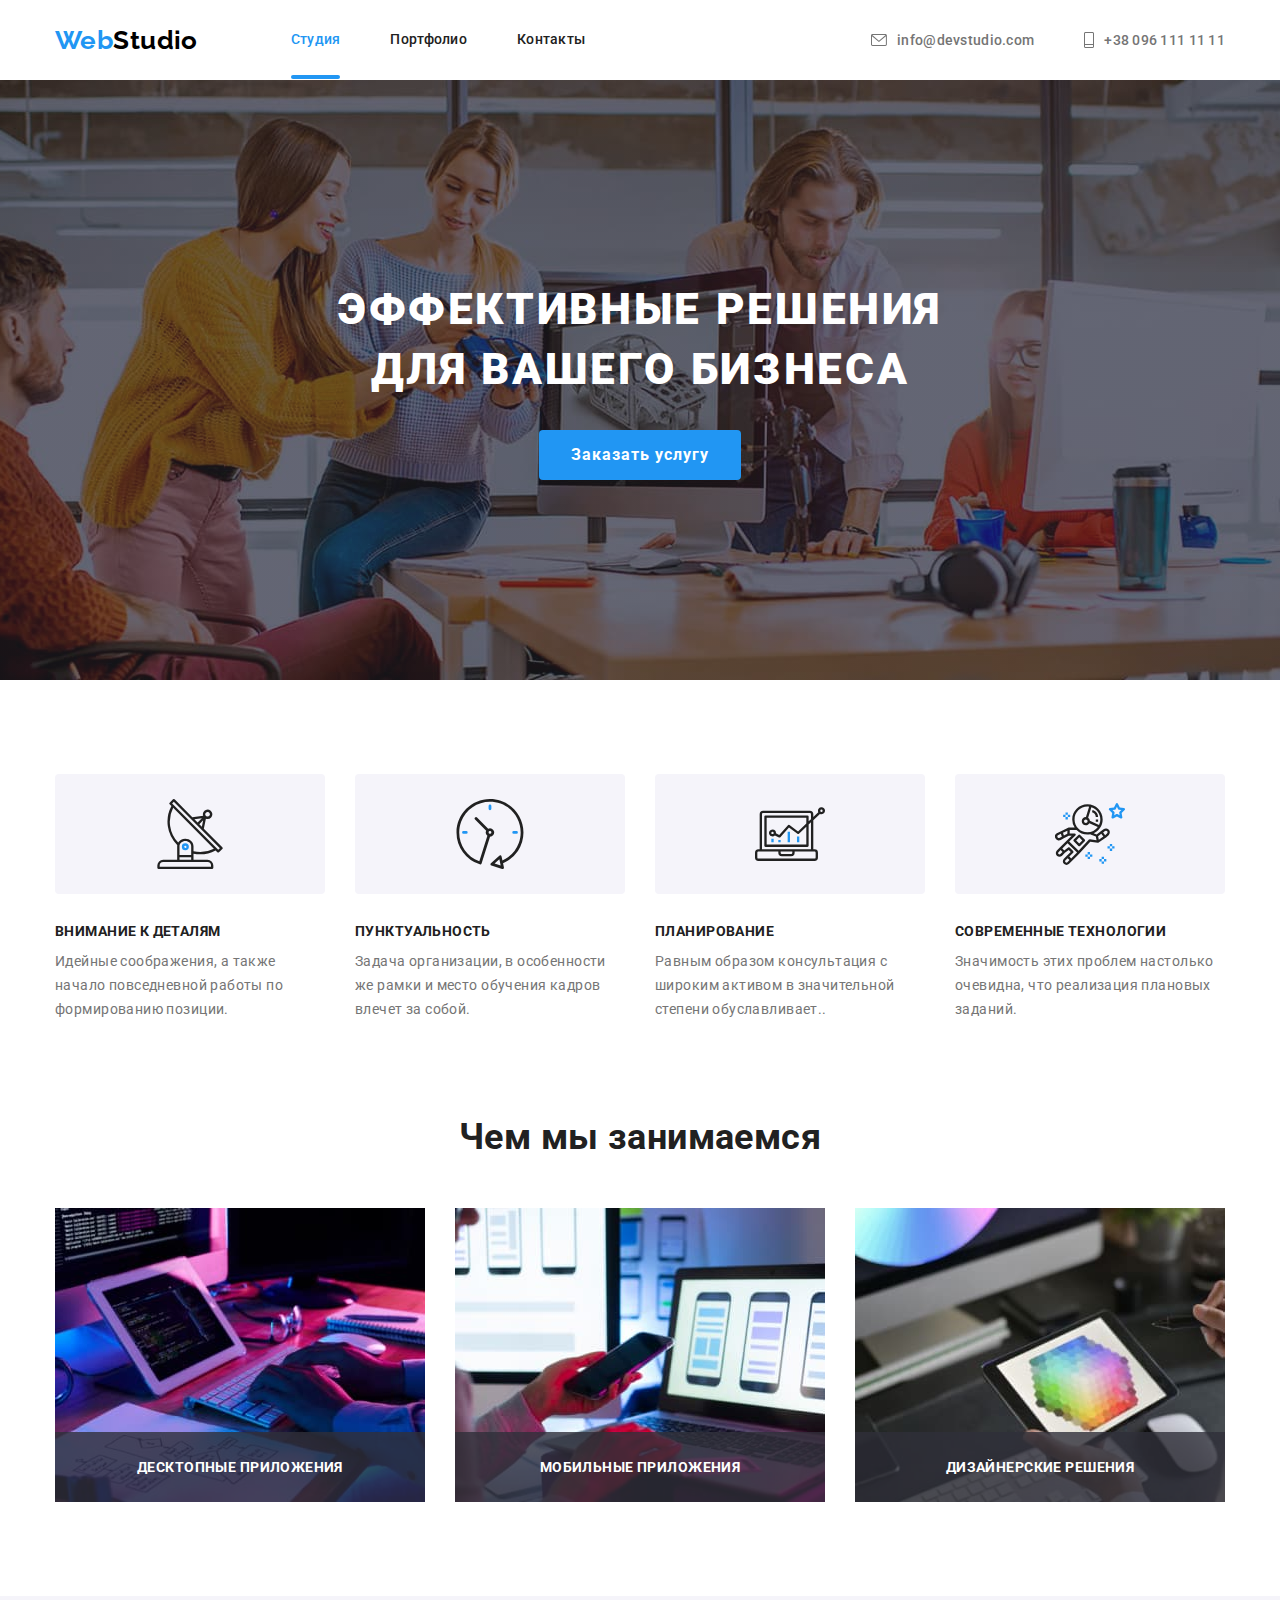
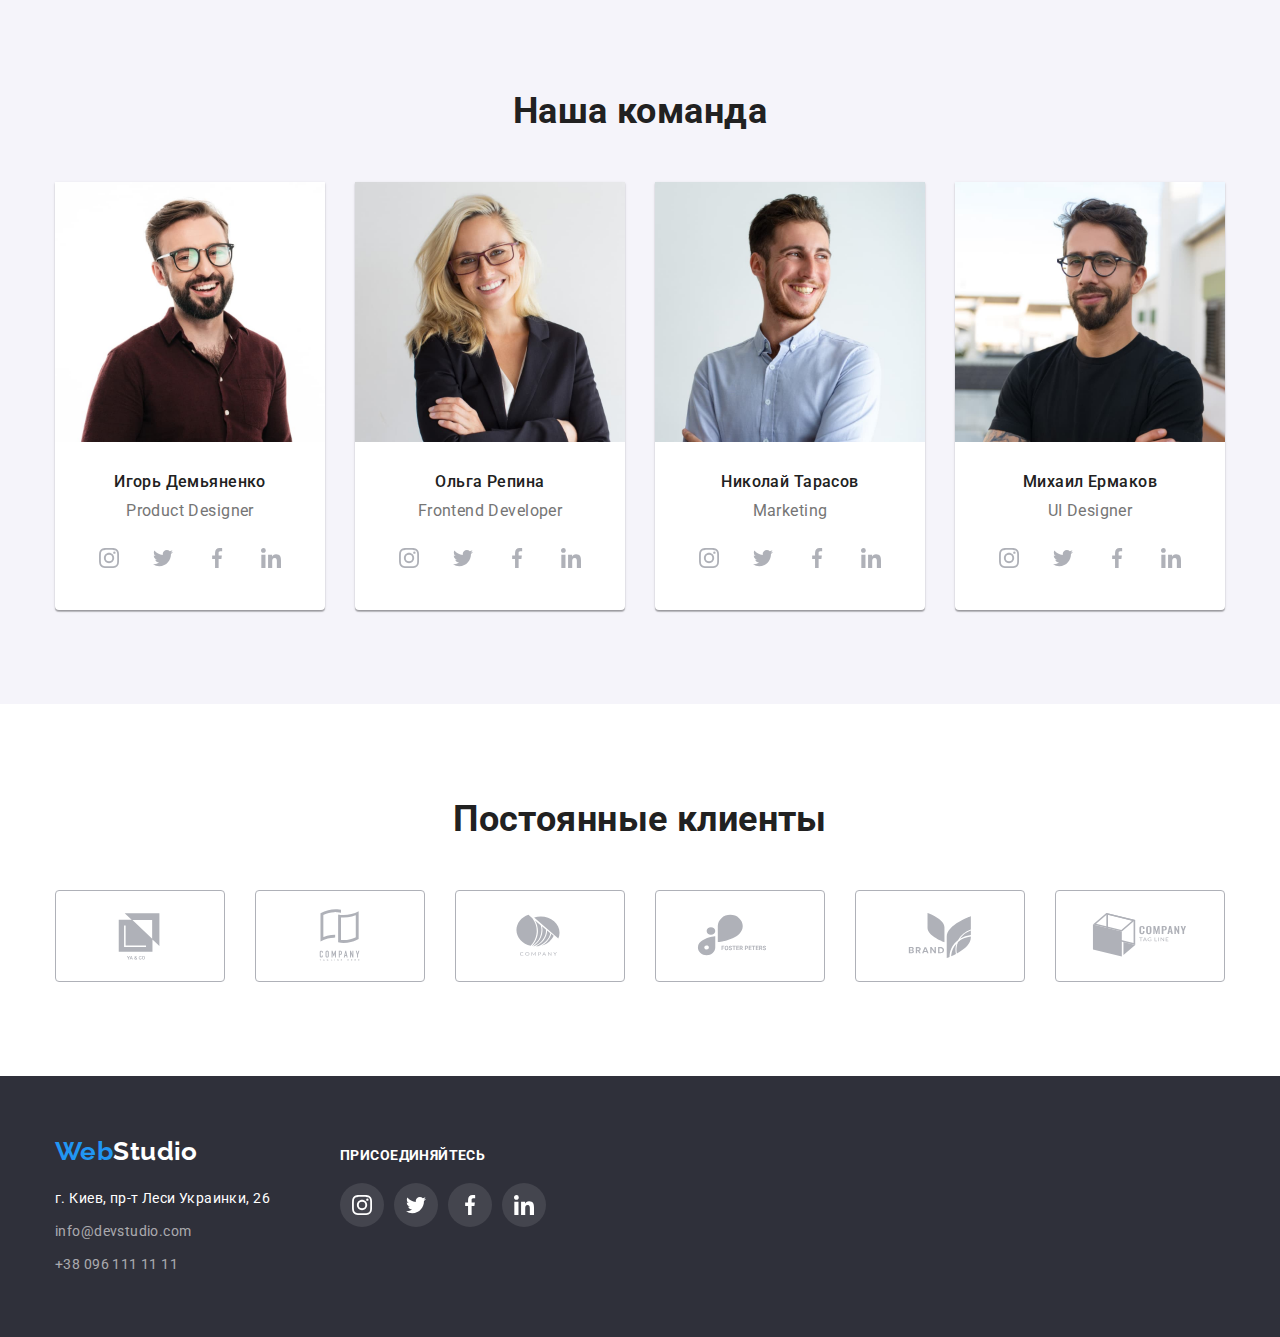
==== commit 59fb89f5: "Перед перевіркою ДЗ" ====
--- a/index.html
+++ b/index.html
@@ -602,10 +602,11 @@
     <div class="backdrop is-hidden" data-modal>
       <div class="modal">
         <button type="button" class="close-btn" data-modal-close>
-          <svg class="width" ="11" height="11">
-            <use href="./images/icons.svg#icon-vector"></use>
+          <svg class="close-button" width="30" height="30">
+            <use href="./images/icons.svg#close"></use>
           </svg>
         </button>
+        <p class="modal-text">Відчуваю, що тут буде форма :)</p>
       </div>
     </div>
     <script src="./js/modal.js"></script>
--- a/css/styles.css
+++ b/css/styles.css
@@ -10,6 +10,7 @@
   --hero-background-color: #2f303a;
   --team-background-color: #f5f4fa;
   --hero-button-focus: #1e7cc9;
+  --animation: 250ms cubic-bezier(0.4, 0, 0.2, 1);
 }
 
 /* основний клас */
@@ -126,6 +127,9 @@
   padding-top: 32px;
   padding-bottom: 32px;
   color: var(--primary-text-color);
+  position: relative;
+
+  transition: color var(--animation);
 }
 
 .header-nav-item {
@@ -171,6 +175,8 @@
   line-height: 16px;
   letter-spacing: 0.02em;
   color: var(--secondary-text-color);
+
+  transition: color var(--animation);
 }
 
 .header-nav-link:hover,
@@ -184,6 +190,31 @@
   color: var(--accent-color);
 }
 
+.header-nav-link.active::after {
+  position: absolute;
+  content: '';
+  display: block;
+  width: 100%;
+  height: 4px;
+  background-color: var(--accent-color);
+  border-radius: 2px;
+  left: 0;
+  bottom: 0;
+}
+
+.header-nav-link:focus::after,
+.header-nav-link:hover::after {
+  position: absolute;
+  content: '';
+  display: block;
+  width: 100%;
+  height: 4px;
+  background-color: var(--accent-color);
+  border-radius: 2px;
+  left: 0;
+  bottom: 0;
+}
+
 .header-section-portfolio {
   border-bottom: 1px solid rgb(236, 236, 236);
 }
@@ -197,6 +228,8 @@
   justify-content: center;
   align-items: center;
   margin-right: 10px;
+
+  transition: fill var(--animation);
 }
 
 .header-contact-link:hover .header-contact-icon,
@@ -235,6 +268,8 @@
   display: block;
   padding: 0;
   margin: 0;
+
+  transition: color var(--animation);
 }
 
 .footer-contact-link {
@@ -248,6 +283,8 @@
   display: block;
   padding: 0;
   margin: 0;
+
+  transition: color var(--animation);
 }
 
 .footer-contact-link:hover,
@@ -315,6 +352,8 @@
   height: 44px;
   border-radius: 50%;
   background-color: rgba(255, 255, 255, 0.1);
+
+  transition: background-color var(--animation);
 }
 
 .studio-social-link:hover,
@@ -374,6 +413,9 @@
   background-color: var(--accent-color);
   color: var(--white-text-color);
   cursor: pointer;
+
+  transition: background-color var(--animation);
+  transition: color var(--animation);
 }
 
 .hero-button:hover,
@@ -383,14 +425,66 @@
 }
 
 /* Модальне вікно */
-.backdrop.is-hidden .modal-wraper {
-  transform: translate(-50%, -50%) scale(0.4);
+.backdrop {
+  position: fixed;
+
+  display: flex;
+  align-items: center;
+  justify-content: center;
+
+  width: 100vw;
+  height: 100vh;
+
+  background-color: rgba(0, 0, 0, 0.2);
+
+  top: 0;
+  transition: opacity 250ms cubic-bezier(0.4, 0, 0.2, 1),
+    visibility 250ms cubic-bezier(0.4, 0, 0.2, 1);
+}
+
+.backdrop.is-hidden {
   opacity: 0;
-}
-
-.backdrop .modal-wraper {
-  transform: translate(-50%, -50%) scale(1);
-  opacity: 1;
+  visibility: hidden;
+  pointer-events: none;
+}
+
+.backdrop.is-hidden .modal {
+  transform: scale(2);
+}
+
+.modal {
+  width: 528px;
+  min-height: 581px;
+  background-color: #ffffff;
+
+  position: relative;
+  transform: scale(1);
+  transition: transform 250ms cubic-bezier(0.4, 0, 0.2, 1);
+}
+
+.close-btn {
+  position: absolute;
+
+  display: flex;
+  align-items: center;
+  justify-content: center;
+
+  right: 8px;
+  top: 8px;
+  background-color: transparent;
+  border: white;
+}
+
+.modal-text {
+  display: flex;
+  align-items: center;
+  justify-content: center;
+  font-size: 14px;
+  font-weight: 700;
+  line-height: 1.14;
+  letter-spacing: 0.03em;
+  text-transform: uppercase;
+  margin-bottom: 10px;
 }
 
 /* Блок інформації про принципи та політику Студії */
@@ -462,11 +556,13 @@
 }
 
 .work-item-description {
-  display: flex;
+  display: block;
+  height: auto;
+  width: 100%;
   position: absolute;
   left: 50%;
-  bottom: 0;
-  transform: translate(-50%, -50%);
+  bottom: 27px;
+  transform: translate(-50%);
   font-weight: 700;
 
   font-size: 14px;
@@ -533,6 +629,8 @@
   border-radius: 50%;
   background-color: var(--white-background-color);
   margin-right: 10px;
+
+  transition: background-color var(--animation);
 }
 
 .social-link:last-child {
@@ -549,6 +647,7 @@
 
 .social-icon {
   fill: #afb1b8;
+  transition: fill var(--animation);
 }
 
 .social-link:hover,
@@ -574,6 +673,8 @@
   border-radius: 4px;
   width: 170px;
   height: 92px;
+
+  transition: border-color var(--animation);
 }
 
 .clients-item {
@@ -586,6 +687,7 @@
 
 .client-icon {
   fill: #afb1b8;
+  transition: fill var(--animation);
 }
 
 .client-link:hover,
@@ -619,6 +721,10 @@
   background-color: var(--team-background-color);
   color: var(--primary-text-color);
   cursor: pointer;
+
+  transition: background-color var(--animation);
+  transition: color var(--animation);
+  transition: box-shadow var(--animation);
 }
 
 .portfolio-filtr-button {
@@ -655,6 +761,7 @@
   background: #fff;
   width: 370px;
   height: 404px;
+  transition: box-shadow var(--animation);
 }
 
 .portfolio-item:nth-child(3n) {
@@ -662,6 +769,42 @@
 }
 .portfolio-item:nth-last-child(-n + 3) {
   margin-bottom: 0;
+}
+
+.portfolio-item:hover .portfolio-overlay {
+  transform: translateY(0);
+}
+
+.portfolio-description {
+  position: relative;
+  overflow: hidden;
+}
+
+.portfolio-overlay {
+  position: absolute;
+
+  display: inline-block;
+  content: '';
+  width: 100%;
+  height: 100%;
+  top: 0;
+  left: 0;
+  background-color: rgba(33, 150, 243, 0.9);
+  transform: translateY(100%);
+  transition: transform 250ms cubic-bezier(0.4, 0, 0.2, 1);
+}
+
+.portfolio-item-description {
+  position: absolute;
+  top: 0;
+  left: 0;
+
+  padding: 63px 24px;
+
+  font-size: 18px;
+  line-height: 1.56;
+
+  color: var(--white-text-color);
 }
 
 .portfolio-list-title {
@@ -684,8 +827,8 @@
   display: block;
 }
 
-.portfolio-item-link:hover,
-.portfolio-item-link:focus {
+.portfolio-item:hover,
+.portfolio-item:focus {
   box-shadow: 0px 1px 1px rgba(0, 0, 0, 0.12), 0px 4px 4px rgba(0, 0, 0, 0.06),
     1px 4px 6px rgba(0, 0, 0, 0.16);
 }
